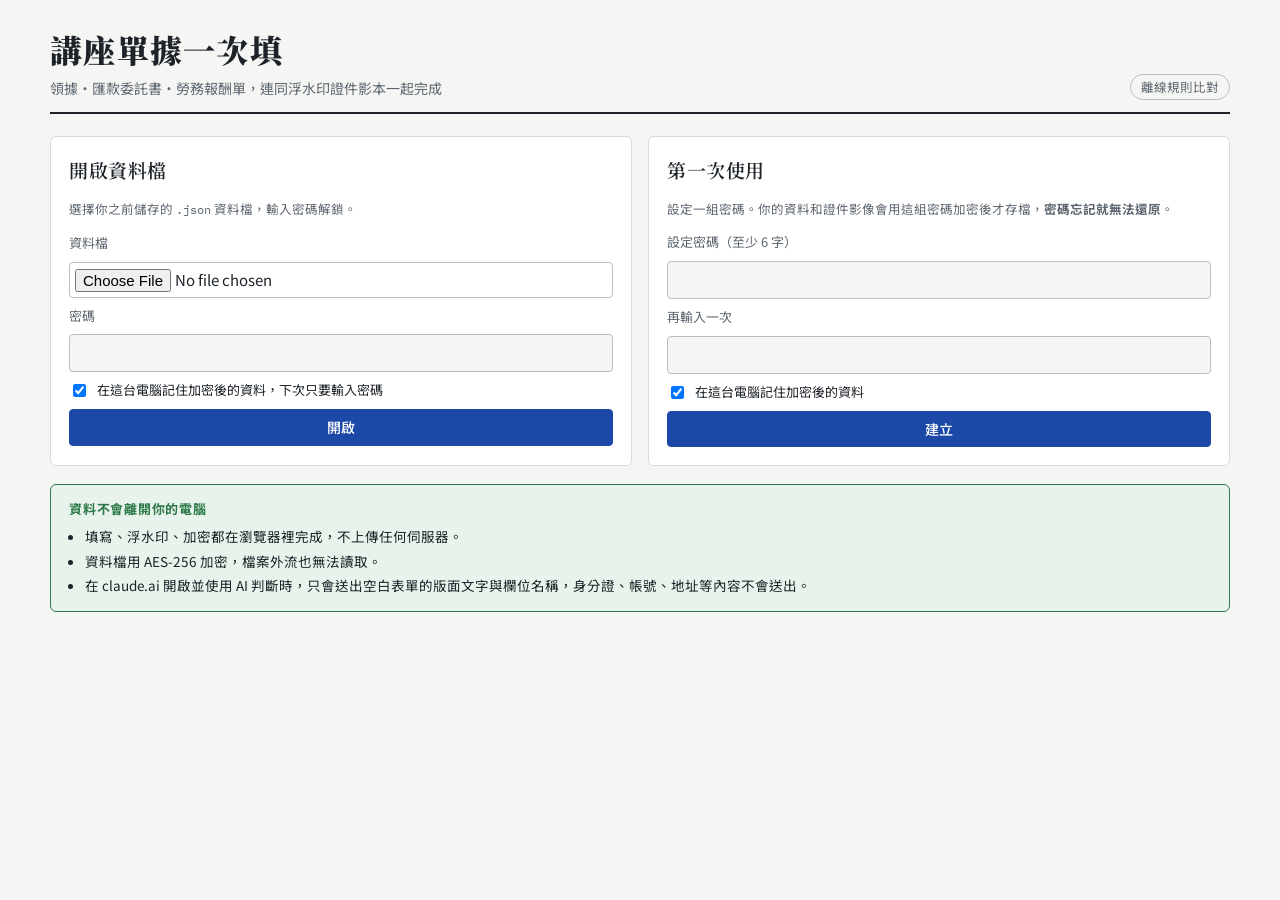
==== index.html @ 2aec5938 "講座單據一次填：首版 - 加密資料檔（PBKDF2 + AES-GCM），含文字資料、身分證正反面與存摺影像、表單對應記錄 - Word .docx 自動填寫（規則比對；在 claude.ai 開啟時" ====
<!doctype html>
<html lang="zh-Hant">
<head>
<meta charset="utf-8">
<meta name="viewport" content="width=device-width,initial-scale=1,viewport-fit=cover">
<title>講座單據一次填</title>
<meta name="description" content="存好自己的資料，丟入空白領據或匯款單就自動填好欄位，並產生加浮水印的身分證與存摺影本。全部在瀏覽器裡處理。">
<meta name="claude:viewport-fit-sides" content="cover">
<link rel="preconnect" href="https://fonts.googleapis.com">
<link rel="stylesheet" href="https://fonts.googleapis.com/css2?family=IBM+Plex+Mono:wght@400;500&family=Noto+Sans+TC:wght@400;500;700&family=Noto+Serif+TC:wght@600;900&display=swap">
<link rel="stylesheet" href="css/app.css">
</head>
<body>
<div class="wrap">
  <header class="top">
    <div class="brand">
      <h1>講座單據一次填</h1>
      <p class="sub">領據・匯款委託書・勞務報酬單，連同浮水印證件影本一起完成</p>
    </div>
    <div class="top-right">
      <span class="badge" id="modeBadge">離線規則比對</span>
      <div class="vault-bar" id="vaultBar" hidden>
        <span class="vault-state" id="vaultState"></span>
        <button type="button" id="btnSaveVault">儲存資料檔</button>
        <button type="button" class="ghost" id="btnLock">鎖定</button>
      </div>
    </div>
  </header>

  <!-- ===== Locked: open / create data file ===== -->
  <section id="lockScreen" class="lock">
    <div class="lock-grid">
      <div class="card" id="cardRemembered" hidden>
        <h2>這台電腦上的資料</h2>
        <p class="note" id="rememberedInfo"></p>
        <form id="formUnlockLocal" class="stack">
          <label for="pwLocal">密碼</label>
          <input id="pwLocal" type="password" autocomplete="current-password" required>
          <div class="row"><button class="primary" type="submit">解鎖</button><button type="button" class="link" id="btnForgetLocal">從這台電腦移除</button></div>
        </form>
      </div>
      <div class="card">
        <h2>開啟資料檔</h2>
        <p class="note">選擇你之前儲存的 <code>.json</code> 資料檔，輸入密碼解鎖。</p>
        <form id="formOpen" class="stack">
          <label for="fileVault">資料檔</label>
          <input id="fileVault" type="file" accept=".json,application/json" required>
          <label for="pwOpen">密碼</label>
          <input id="pwOpen" type="password" autocomplete="current-password" required>
          <label class="check"><input type="checkbox" id="rememberOpen" checked> 在這台電腦記住加密後的資料，下次只要輸入密碼</label>
          <button class="primary" type="submit">開啟</button>
        </form>
      </div>
      <div class="card">
        <h2>第一次使用</h2>
        <p class="note">設定一組密碼。你的資料和證件影像會用這組密碼加密後才存檔，<strong>密碼忘記就無法還原</strong>。</p>
        <form id="formCreate" class="stack">
          <label for="pwNew">設定密碼（至少 6 字）</label>
          <input id="pwNew" type="password" autocomplete="new-password" minlength="6" required>
          <label for="pwNew2">再輸入一次</label>
          <input id="pwNew2" type="password" autocomplete="new-password" minlength="6" required>
          <label class="check"><input type="checkbox" id="rememberNew" checked> 在這台電腦記住加密後的資料</label>
          <button class="primary" type="submit">建立</button>
        </form>
      </div>
    </div>
    <div class="privacy">
      <h3>資料不會離開你的電腦</h3>
      <ul>
        <li>填寫、浮水印、加密都在瀏覽器裡完成，不上傳任何伺服器。</li>
        <li>資料檔用 AES-256 加密，檔案外流也無法讀取。</li>
        <li>在 claude.ai 開啟並使用 AI 判斷時，只會送出空白表單的版面文字與欄位名稱，身分證、帳號、地址等內容不會送出。</li>
      </ul>
    </div>
    <p class="msg" id="lockMsg" hidden></p>
  </section>

  <!-- ===== Unlocked ===== -->
  <section id="app" hidden>
    <nav class="tabs" role="tablist">
      <button role="tab" id="tabFill" aria-selected="true" aria-controls="paneFill">填單</button>
      <button role="tab" id="tabProfile" aria-selected="false" aria-controls="paneProfile">我的資料</button>
    </nav>

    <!-- ---------- Fill ---------- -->
    <div id="paneFill" role="tabpanel" aria-labelledby="tabFill" class="pane">
      <div class="warn" id="profileWarn" hidden></div>

      <div class="step">
        <div class="step-h"><span class="step-n">1</span><h2>放入空白單據</h2></div>
        <div class="drop" id="drop" tabindex="0" role="button" aria-label="選擇或拖曳單據檔案">
          <strong>拖曳單據到這裡，或點一下選擇檔案</strong>
          <span class="note">支援 Word .docx 與 PDF（可填寫或一般 PDF）。舊版 .doc 請先另存成 .docx。</span>
        </div>
        <input type="file" id="formFile" accept=".docx,.pdf,.doc,application/pdf,application/vnd.openxmlformats-officedocument.wordprocessingml.document" hidden>
        <div class="row" id="formInfo" hidden></div>
      </div>

      <div class="step">
        <div class="step-h"><span class="step-n">2</span><h2>這次的活動</h2></div>
        <div class="grid2">
          <div class="f"><label for="ev_org">邀請單位</label><input id="ev_org" placeholder="例：元智大學資訊傳播學系"></div>
          <div class="f"><label for="ev_purpose">用途</label><input id="ev_purpose" value="講座費"></div>
          <div class="f"><label for="ev_title">講題／活動</label><input id="ev_title" placeholder="例：沉浸式敘事與 XR 創作"></div>
          <div class="f"><label for="ev_date">活動日期</label><input id="ev_date" type="date"></div>
          <div class="f"><label for="ev_time">時間</label><input id="ev_time" placeholder="例：14:00–16:00"></div>
          <div class="f"><label for="ev_hours">時數</label><input id="ev_hours" inputmode="decimal" placeholder="例：2"></div>
          <div class="f"><label for="ev_amount">金額（元）</label><input id="ev_amount" inputmode="numeric" placeholder="例：4000"></div>
          <div class="f"><label for="ev_place">地點</label><input id="ev_place" placeholder="例：元智大學 R1201"></div>
          <div class="f"><label for="fill_date">填表日期</label><input id="fill_date" type="date"></div>
        </div>
        <div class="f wide" id="noteRow" hidden><label for="ev_note">給 AI 的補充</label><textarea id="ev_note" placeholder="例：日期請留白；通訊地址同戶籍；金額用國字大寫"></textarea></div>
        <p class="note" id="derived"></p>
      </div>

      <div class="step">
        <div class="step-h"><span class="step-n">3</span><h2>檢查填入的內容</h2></div>
        <div class="row" id="mapButtons">
          <button type="button" class="primary" id="btnAI" hidden disabled>用 AI 判斷欄位</button>
          <button type="button" id="btnRule" disabled>規則比對</button>
          <button type="button" id="btnStop" hidden>停止</button>
        </div>
        <div id="planOut"><p class="empty">放入單據後，會自動找出姓名、電話、地址、身分證、銀行帳號等欄位。你可以逐項修改或取消。簽名、蓋章與機關核章欄位一律留白。</p></div>
        <div id="pdfTools" class="row" hidden>
          <label for="addKey" class="note">新增文字到頁面：</label>
          <select id="addKey"></select>
          <button type="button" id="btnPlace">點頁面放置</button>
          <span class="note" id="placeHint"></span>
        </div>
        <div id="previewWrap" hidden>
          <h3 id="previewTitle">預覽（藍字為填入內容）</h3>
          <div class="preview-box" id="previewBox"></div>
        </div>
      </div>

      <div class="step">
        <div class="step-h"><span class="step-n">4</span><h2>浮水印影本</h2></div>
        <div class="wm-grid">
          <div class="stack">
            <div class="f"><label for="wm1">第一行</label><input id="wm1"></div>
            <div class="f"><label for="wm2">第二行</label><input id="wm2" value="他用無效"></div>
            <div class="f"><label for="wm3">日期</label><input id="wm3"></div>
            <div class="f"><label for="wmColor">顏色</label>
              <select id="wmColor"><option value="red">紅（建議）</option><option value="blue">藍</option><option value="black">黑</option></select></div>
            <div class="f"><label for="wmOpacity">透明度</label><div class="slider"><input id="wmOpacity" type="range" min="15" max="70" value="35"><span id="wmOpacityV">35%</span></div></div>
            <div class="f"><label for="wmSize">字級</label><div class="slider"><input id="wmSize" type="range" min="20" max="80" value="42"><span id="wmSizeV">42</span></div></div>
            <label class="check"><input type="checkbox" id="wmEnlarge"> 放大 1.4 倍（預設為身分證實際尺寸）</label>
          </div>
          <div class="wm-preview" id="wmPreview"><p class="empty">在「我的資料」加入身分證正反面與存摺影像後，這裡會顯示預覽。</p></div>
        </div>
      </div>

      <div class="step done">
        <div class="step-h"><span class="step-n">5</span><h2>下載</h2></div>
        <div class="row">
          <button type="button" class="primary" id="btnDlForm" disabled>下載填好的單據</button>
          <button type="button" class="primary" id="btnDlWm" disabled>下載浮水印影本 PDF</button>
        </div>
        <p class="note">列印後記得在簽名處親筆簽名。這份單據的欄位對應與你的調整會記在資料檔裡，下次放入同一份空白單據會直接套用。</p>
      </div>
    </div>

    <!-- ---------- Profile ---------- -->
    <div id="paneProfile" role="tabpanel" aria-labelledby="tabProfile" class="pane" hidden>
      <div class="profile-grid">
        <div class="card">
          <h2>文字資料</h2>
          <div id="profileForm"></div>
          <fieldset>
            <h3>自訂欄位</h3>
            <div id="customList" class="stack"></div>
            <div><button type="button" class="link" id="btnAddCustom">＋ 新增欄位</button></div>
          </fieldset>
        </div>
        <div class="card">
          <h2>證件與存摺影像</h2>
          <p class="note">建議用手機平拍、光線均勻。上傳後可旋轉、裁掉背景，只需做一次。</p>
          <div class="slots" id="slots"></div>
          <input type="file" id="imgFile" accept="image/jpeg,image/png,image/webp" hidden>
          <fieldset>
            <h3>資料檔</h3>
            <p class="note">表單對應記錄：<span id="tplCount">0</span> 份</p>
            <div class="row"><button type="button" id="btnChangePw">變更密碼</button><button type="button" class="ghost" id="btnClearTpl">清除表單對應記錄</button></div>
            <form id="formChangePw" class="stack" hidden>
              <label for="pwChange">新密碼（至少 6 字）</label><input id="pwChange" type="password" minlength="6" autocomplete="new-password" required>
              <label for="pwChange2">再輸入一次</label><input id="pwChange2" type="password" minlength="6" autocomplete="new-password" required>
              <div class="row"><button class="primary" type="submit">更新</button><button class="ghost" type="button" id="btnCancelPw">取消</button></div>
            </form>
          </fieldset>
        </div>
      </div>
    </div>
  </section>
</div>

<!-- image editor -->
<div class="modal" id="editor" hidden role="dialog" aria-modal="true" aria-labelledby="edTitle">
  <div class="modal-box">
    <div class="row between"><h2 id="edTitle">調整影像</h2><span class="note">在影像上拖曳框出要保留的範圍</span></div>
    <div class="ed-stage" id="edStage"><canvas id="edCanvas"></canvas></div>
    <div class="row between">
      <div class="row"><button type="button" id="edLeft">↺ 左轉</button><button type="button" id="edRight">↻ 右轉</button><button type="button" id="edReset">取消裁切</button></div>
      <div class="row"><button type="button" class="ghost" id="edCancel">取消</button><button type="button" class="primary" id="edApply">套用</button></div>
    </div>
  </div>
</div>

<div class="toast" id="toast" role="status" aria-live="polite" hidden></div>

<script src="lib/jszip.min.js"></script>
<script src="lib/pdf-lib.min.js"></script>
<script src="lib/fontkit.umd.min.js"></script>
<script src="lib/pdf.min.js"></script>
<script src="js/docx-engine.js"></script>
<script src="js/mapper.js"></script>
<script src="js/vault.js"></script>
<script src="js/watermark.js"></script>
<script src="js/pdf-fill.js"></script>
<script src="js/app.js"></script>
</body>
</html>
---- css/app.css ----
/* Layout: a locked gate (open/create data file), then two tabs — 填單 is a 5-step column, 我的資料 a two-card grid.
   Filled values read in ballpoint blue; signature/danger in seal red; watermark color matches the passport tool. */
:root{
  --paper:#f5f6f4; --sheet:#ffffff; --ink:#1d2329; --muted:#5d6670; --rule:#d8dcd8; --rule-strong:#b9c0bb;
  --pen:#1c48a8; --pen-soft:#e7edfa; --seal:#b3261e; --seal-soft:#fbeceb; --ok:#2f7a4a; --ok-soft:#e8f3ec; --warn:#9a6400; --warn-soft:#fbf3e2;
  --f-display:"Noto Serif TC","Songti TC",serif; --f-body:"Noto Sans TC","PingFang TC","Microsoft JhengHei",system-ui,sans-serif; --f-mono:"IBM Plex Mono",ui-monospace,Menlo,monospace;
  --r:6px; color-scheme:light;
}
@media (prefers-color-scheme: dark){:root:not([data-theme="light"]){
  --paper:#15181b; --sheet:#1d2125; --ink:#e6e9ec; --muted:#9aa3ab; --rule:#30363c; --rule-strong:#444c53;
  --pen:#8fb0ff; --pen-soft:#1e2a44; --seal:#ff8a80; --seal-soft:#3a1f1e; --ok:#7ccf98; --ok-soft:#1b2e22; --warn:#e6b450; --warn-soft:#33291a; color-scheme:dark}}
:root[data-theme="dark"]{
  --paper:#15181b; --sheet:#1d2125; --ink:#e6e9ec; --muted:#9aa3ab; --rule:#30363c; --rule-strong:#444c53;
  --pen:#8fb0ff; --pen-soft:#1e2a44; --seal:#ff8a80; --seal-soft:#3a1f1e; --ok:#7ccf98; --ok-soft:#1b2e22; --warn:#e6b450; --warn-soft:#33291a; color-scheme:dark}
*{box-sizing:border-box}
html{padding-top:env(safe-area-inset-top,0px);padding-bottom:env(safe-area-inset-bottom,0px)}
body{margin:0;background:var(--paper);color:var(--ink);font-family:var(--f-body);font-size:15px;line-height:1.6;
  padding-left:max(16px,env(safe-area-inset-left,0px));padding-right:max(16px,env(safe-area-inset-right,0px));padding-block:24px 56px}
[hidden]{display:none!important}
img{max-width:100%}
.wrap{max-width:1180px;margin:0 auto;display:grid;gap:22px}
.top{display:flex;flex-wrap:wrap;align-items:flex-end;justify-content:space-between;gap:12px;border-bottom:2px solid var(--ink);padding-bottom:12px}
h1{font-family:var(--f-display);font-weight:900;font-size:clamp(24px,4vw,32px);margin:0;letter-spacing:.04em;text-wrap:balance}
.sub{margin:2px 0 0;color:var(--muted);font-size:14px}
h2{font-family:var(--f-display);font-weight:600;font-size:19px;margin:0;letter-spacing:.03em}
h3{font-size:13px;font-weight:700;margin:0;color:var(--muted);letter-spacing:.12em}
.top-right{display:flex;flex-wrap:wrap;gap:10px;align-items:center;justify-content:flex-end}
.badge{font-size:12.5px;border:1px solid var(--rule-strong);border-radius:99px;padding:2px 10px;color:var(--muted);white-space:nowrap}
.badge.ai{border-color:var(--pen);color:var(--pen);background:var(--pen-soft)}
.vault-bar{display:flex;gap:8px;align-items:center;flex-wrap:wrap}
.vault-state{font-size:13px;color:var(--muted)}
.vault-state.dirty{color:var(--warn)}
.vault-state.clean{color:var(--ok)}
.card{background:var(--sheet);border:1px solid var(--rule);border-radius:var(--r);padding:18px;display:grid;gap:14px;align-content:start;min-width:0}
.stack{display:grid;gap:8px}
.row{display:flex;flex-wrap:wrap;gap:8px;align-items:center}
.row.between{justify-content:space-between}
.note{font-size:12.5px;color:var(--muted);line-height:1.55;margin:0}
code{font-family:var(--f-mono);font-size:.92em}
label{font-size:13px;color:var(--muted)}
label.check{display:flex;gap:8px;align-items:flex-start;color:var(--ink)}
label.check input{width:auto;margin-top:4px}
input,textarea,select{font:inherit;color:var(--ink);background:var(--paper);border:1px solid var(--rule-strong);border-radius:4px;padding:6px 8px;width:100%;min-width:0}
input[type=file]{padding:5px;background:var(--sheet)}
input[type=range]{padding:0;border:0;background:none}
input:focus-visible,textarea:focus-visible,select:focus-visible,button:focus-visible,.drop:focus-visible,[role=tab]:focus-visible{outline:2px solid var(--pen);outline-offset:1px}
input.mono{font-family:var(--f-mono);letter-spacing:.05em}
textarea{resize:vertical;min-height:56px}
button{font:inherit;font-size:14px;border-radius:4px;border:1px solid var(--rule-strong);background:var(--sheet);color:var(--ink);padding:6px 12px;cursor:pointer}
button:hover{border-color:var(--ink)}
button.primary{background:var(--pen);border-color:var(--pen);color:var(--sheet);font-weight:500}
button.primary:hover{filter:brightness(1.08)}
button.ghost{background:transparent}
button.link{border:0;background:none;color:var(--pen);padding:2px 4px}
button.x{border:0;background:none;color:var(--muted);padding:2px 6px}
button:disabled{opacity:.45;cursor:not-allowed}
.msg{font-size:13.5px;padding:8px 12px;border-radius:4px;background:var(--seal-soft);color:var(--seal);margin:0}
.msg.ok{background:var(--ok-soft);color:var(--ok)}
.warn{font-size:13.5px;padding:10px 14px;border-radius:4px;background:var(--warn-soft);color:var(--warn)}
.empty{font-size:13.5px;color:var(--muted);margin:0;padding:4px 0}

/* lock */
.lock{display:grid;gap:18px}
.lock-grid{display:grid;grid-template-columns:repeat(auto-fit,minmax(260px,1fr));gap:16px}
.privacy{border:1px solid var(--ok);background:var(--ok-soft);border-radius:var(--r);padding:14px 18px;display:grid;gap:6px}
.privacy h3{color:var(--ok);letter-spacing:.06em}
.privacy ul{margin:0;padding-left:1.2em;font-size:13.5px;color:var(--ink);display:grid;gap:3px}

/* tabs */
.tabs{display:flex;gap:4px;border-bottom:1px solid var(--rule-strong)}
.tabs [role=tab]{border:0;border-bottom:3px solid transparent;border-radius:0;background:none;padding:8px 16px;font-size:15px;color:var(--muted)}
.tabs [role=tab][aria-selected=true]{color:var(--ink);border-bottom-color:var(--ink);font-weight:700}
.pane{display:grid;gap:0;background:var(--sheet);border:1px solid var(--rule);border-top:0;border-radius:0 0 var(--r) var(--r);padding:18px}
#paneProfile{background:transparent;border:0;padding:16px 0 0}

/* steps */
.step{display:grid;gap:12px;padding:18px 0;border-bottom:1px solid var(--rule)}
.step:first-of-type{padding-top:4px}
.step:last-child{border-bottom:0;padding-bottom:4px}
.step-h{display:flex;align-items:baseline;gap:10px}
.step-n{font-family:var(--f-mono);font-size:12px;color:var(--sheet);background:var(--ink);border-radius:3px;padding:1px 6px}
.drop{border:1.5px dashed var(--rule-strong);border-radius:var(--r);padding:22px;text-align:center;cursor:pointer;background:var(--paper);display:grid;gap:4px}
.drop.over{border-color:var(--pen);background:var(--pen-soft)}
.drop strong{font-weight:500}
.chip{font-family:var(--f-mono);font-size:13px;background:var(--pen-soft);color:var(--pen);border-radius:3px;padding:2px 8px;word-break:break-all}
.f{display:grid;grid-template-columns:7.2em minmax(0,1fr);align-items:center;gap:8px}
.f.wide{grid-template-columns:7.2em minmax(0,1fr)}
.f.sens label::after{content:" 🔒";font-size:10px}
.grid2{display:grid;grid-template-columns:repeat(auto-fit,minmax(240px,1fr));gap:8px 18px}
fieldset{border:0;margin:0;padding:0;display:grid;gap:8px}
fieldset+fieldset{border-top:1px dashed var(--rule);padding-top:14px}
.custom-row{display:grid;grid-template-columns:7.2em minmax(0,1fr) auto;gap:8px;align-items:center}
.slider{display:flex;gap:8px;align-items:center}
.slider span{font-family:var(--f-mono);font-size:12.5px;min-width:3em;text-align:right;color:var(--muted)}

/* plan list */
.plan-head{display:flex;flex-wrap:wrap;gap:8px;align-items:baseline;margin-bottom:6px}
.ops{display:grid;gap:2px}
.op{display:grid;grid-template-columns:auto 8.5em minmax(0,1fr) auto auto;gap:8px;align-items:center;font-size:14px;padding:4px 0;border-bottom:1px dotted var(--rule)}
.op .lab{color:var(--muted);font-size:13px;overflow:hidden;text-overflow:ellipsis;white-space:nowrap}
.op input[type=text]{font-family:var(--f-mono);font-size:13px;color:var(--pen);padding:4px 6px}
.op input[type=number]{width:4.2em;font-size:13px;padding:4px}
.op .st{font-size:12px;white-space:nowrap}
.st.ok{color:var(--ok)} .st.bad{color:var(--warn)}
.op.off .lab,.op.off input[type=text]{opacity:.45}
.op .tail{display:flex;gap:2px;align-items:center}
@media (max-width:600px){.op{grid-template-columns:auto minmax(0,1fr) auto}.op input[type=text]{grid-column:1/-1}.op .tail{grid-column:3}}
.tags{display:flex;flex-wrap:wrap;gap:6px;margin-top:8px}
.tag{font-size:12.5px;border-radius:3px;padding:2px 8px;border:1px solid}
.tag.sign{color:var(--seal);border-color:var(--seal);background:var(--seal-soft)}
.tag.miss{color:var(--warn);border-color:var(--warn)}
.think{font-size:14px;color:var(--muted);display:flex;gap:10px;align-items:center}
.dot{width:8px;height:8px;border-radius:50%;background:var(--pen);animation:pulse 1.1s ease-in-out infinite}
@keyframes pulse{50%{opacity:.25}}
@media (prefers-reduced-motion:reduce){.dot{animation:none}}

/* previews */
#previewWrap{display:grid;gap:8px}
.preview-box{overflow:auto;border:1px solid var(--rule);border-radius:var(--r);background:var(--sheet);padding:18px;max-height:720px}
.pv{font-size:13px;line-height:1.5;min-width:520px;color:#1d2329;background:#fff;padding:8px}
.pv p{margin:0 0 6px;min-height:.5em}
.pv table{border-collapse:collapse;width:100%;margin:6px 0 10px}
.pv td{border:1px solid #b9c0bb;padding:4px 6px;vertical-align:top;min-width:1.4em}
.pv .hit{color:#1c48a8;background:#e7edfa;font-weight:500}
.pv .sig{color:#b3261e}
.pdf-pages{display:grid;gap:16px;justify-items:center}
.pdf-page{position:relative;box-shadow:0 1px 4px rgba(0,0,0,.18);background:#fff;max-width:none}
.pdf-page canvas{display:block}
.pdf-page.placing{cursor:crosshair}
.ov{position:absolute;white-space:nowrap;color:#1c48a8;background:rgba(231,237,250,.75);outline:1px dashed rgba(28,72,168,.55);cursor:move;line-height:1;padding:0 1px;touch-action:none;user-select:none}
.ov.empty{color:#9a6400;background:rgba(251,243,226,.85);outline-color:#9a6400}
.ov.sel{outline:2px solid #1c48a8}
.ov.field{cursor:default;outline-style:solid;background:rgba(231,237,250,.6)}
.ov .del{position:absolute;top:-14px;right:-14px;width:18px;height:18px;border-radius:50%;border:0;background:#b3261e;color:#fff;font-size:11px;line-height:18px;padding:0;display:none;cursor:pointer}
.ov.sel .del{display:block}

/* watermark */
.wm-grid{display:grid;grid-template-columns:minmax(0,360px) minmax(0,1fr);gap:20px;align-items:start}
@media (max-width:820px){.wm-grid{grid-template-columns:minmax(0,1fr)}}
.wm-preview{display:grid;grid-template-columns:repeat(auto-fit,minmax(180px,1fr));gap:10px}
.wm-preview figure{margin:0;display:grid;gap:4px}
.wm-preview canvas{width:100%;height:auto;border:1px solid var(--rule);border-radius:4px;background:#fff}
.wm-preview figcaption{font-size:12px;color:var(--muted)}

/* profile */
.profile-grid{display:grid;grid-template-columns:minmax(0,1fr) minmax(0,1fr);gap:16px;align-items:start}
@media (max-width:900px){.profile-grid{grid-template-columns:minmax(0,1fr)}}
.slots{display:grid;grid-template-columns:repeat(auto-fit,minmax(150px,1fr));gap:12px}
.slot{border:1px solid var(--rule);border-radius:var(--r);padding:10px;display:grid;gap:8px;align-content:start}
.slot .thumb{aspect-ratio:1.586/1;max-width:100%;border:1px dashed var(--rule-strong);border-radius:4px;display:grid;place-items:center;overflow:hidden;background:var(--paper);color:var(--muted);font-size:12.5px}
.slot.pass .thumb{aspect-ratio:1.4/1}
.slot .thumb img{width:100%;height:100%;object-fit:contain}
.slot strong{font-size:14px;font-weight:500}

/* modal */
.modal{position:fixed;inset:0;background:rgba(10,12,14,.6);display:grid;place-items:center;z-index:50;
  padding:max(12px,env(safe-area-inset-top,0px)) max(12px,env(safe-area-inset-right,0px)) max(12px,env(safe-area-inset-bottom,0px)) max(12px,env(safe-area-inset-left,0px))}
.modal-box{background:var(--sheet);border-radius:var(--r);padding:16px;display:grid;gap:12px;width:min(960px,100%);max-height:100%;overflow:auto}
.ed-stage{display:grid;place-items:center;background:#2b2f33;border-radius:4px;padding:8px;min-height:200px}
#edCanvas{max-width:100%;touch-action:none;cursor:crosshair}
.toast{position:fixed;left:50%;transform:translateX(-50%);bottom:calc(20px + env(safe-area-inset-bottom,0px));background:var(--ink);color:var(--sheet);padding:8px 16px;border-radius:4px;font-size:14px;z-index:60;max-width:calc(100% - 32px)}
#pdfTools select{width:auto;max-width:16em}
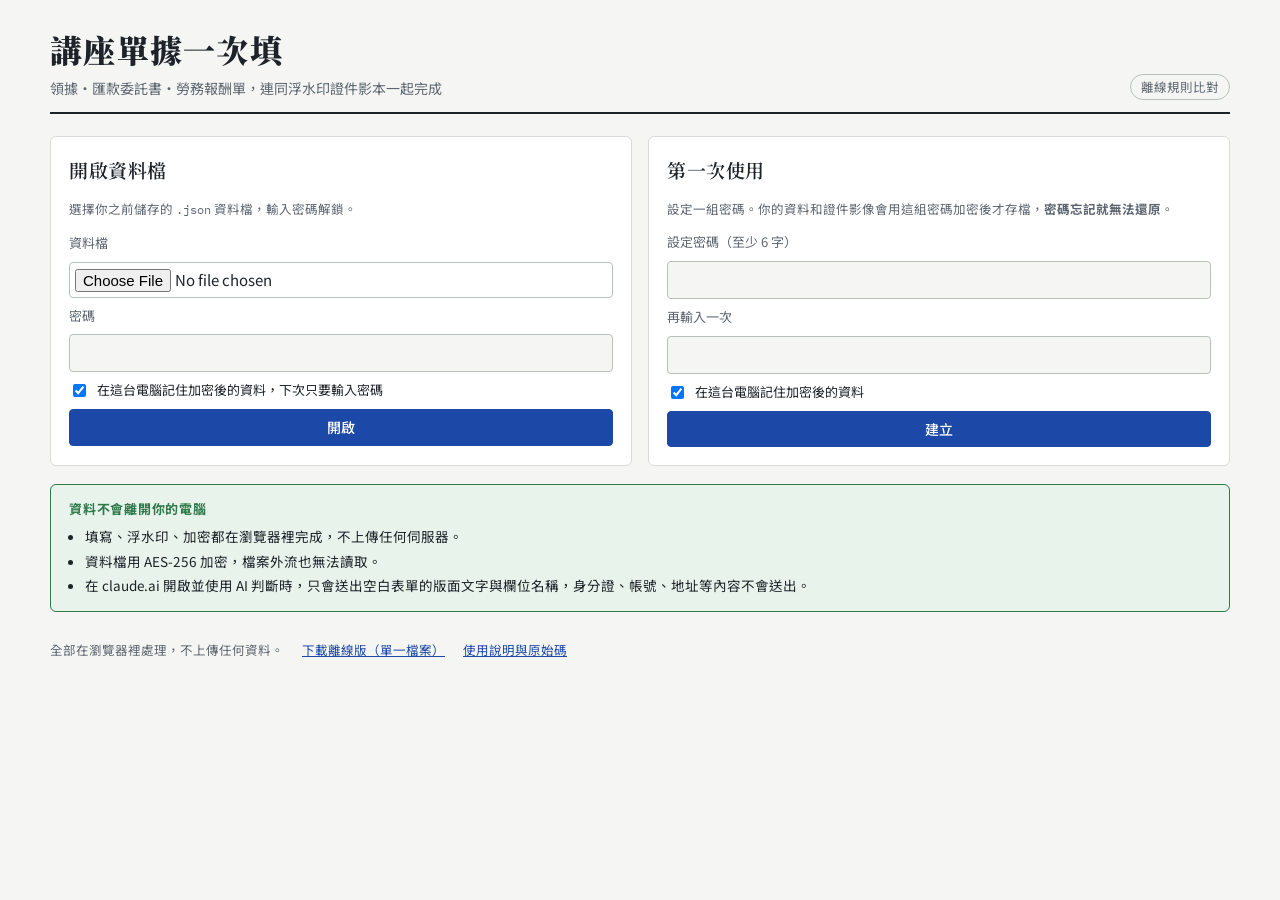
==== commit d7f8defc: "清大表單支援、多份單據打包、離線單一檔案版 - 欄位比對：支援夾英文與空白的標籤、NT$ 與底線空格、表頭在上的表格、依欄位判斷「代號」、地址分格樣板整格填入 - 新增出生日期（民國／西元自動轉換）、" ====
--- a/index.html
+++ b/index.html
@@ -89,24 +89,25 @@
       <div class="step">
         <div class="step-h"><span class="step-n">1</span><h2>放入空白單據</h2></div>
         <div class="drop" id="drop" tabindex="0" role="button" aria-label="選擇或拖曳單據檔案">
-          <strong>拖曳單據到這裡，或點一下選擇檔案</strong>
+          <strong>拖曳單據到這裡，或點一下選擇檔案（可一次放多份）</strong>
           <span class="note">支援 Word .docx 與 PDF（可填寫或一般 PDF）。舊版 .doc 請先另存成 .docx。</span>
         </div>
-        <input type="file" id="formFile" accept=".docx,.pdf,.doc,application/pdf,application/vnd.openxmlformats-officedocument.wordprocessingml.document" hidden>
+        <input type="file" id="formFile" multiple accept=".docx,.pdf,.doc,application/pdf,application/vnd.openxmlformats-officedocument.wordprocessingml.document" hidden>
+        <div class="row" id="tplRow" hidden><span class="note">清大常用表單：</span><span class="row" id="tplList"></span></div>
         <div class="row" id="formInfo" hidden></div>
       </div>
 
       <div class="step">
         <div class="step-h"><span class="step-n">2</span><h2>這次的活動</h2></div>
         <div class="grid2">
-          <div class="f"><label for="ev_org">邀請單位</label><input id="ev_org" placeholder="例：元智大學資訊傳播學系"></div>
-          <div class="f"><label for="ev_purpose">用途</label><input id="ev_purpose" value="講座費"></div>
+          <div class="f"><label for="ev_org">邀請單位</label><input id="ev_org" placeholder="例：國立清華大學科技藝術研究所"></div>
+          <div class="f"><label for="ev_purpose">用途</label><input id="ev_purpose" value="演講費"></div>
           <div class="f"><label for="ev_title">講題／活動</label><input id="ev_title" placeholder="例：沉浸式敘事與 XR 創作"></div>
           <div class="f"><label for="ev_date">活動日期</label><input id="ev_date" type="date"></div>
           <div class="f"><label for="ev_time">時間</label><input id="ev_time" placeholder="例：14:00–16:00"></div>
           <div class="f"><label for="ev_hours">時數</label><input id="ev_hours" inputmode="decimal" placeholder="例：2"></div>
           <div class="f"><label for="ev_amount">金額（元）</label><input id="ev_amount" inputmode="numeric" placeholder="例：4000"></div>
-          <div class="f"><label for="ev_place">地點</label><input id="ev_place" placeholder="例：元智大學 R1201"></div>
+          <div class="f"><label for="ev_place">地點</label><input id="ev_place" placeholder="例：國立清華大學 藝術學院"></div>
           <div class="f"><label for="fill_date">填表日期</label><input id="fill_date" type="date"></div>
         </div>
         <div class="f wide" id="noteRow" hidden><label for="ev_note">給 AI 的補充</label><textarea id="ev_note" placeholder="例：日期請留白；通訊地址同戶籍；金額用國字大寫"></textarea></div>
@@ -153,10 +154,11 @@
       <div class="step done">
         <div class="step-h"><span class="step-n">5</span><h2>下載</h2></div>
         <div class="row">
-          <button type="button" class="primary" id="btnDlForm" disabled>下載填好的單據</button>
-          <button type="button" class="primary" id="btnDlWm" disabled>下載浮水印影本 PDF</button>
-        </div>
-        <p class="note">列印後記得在簽名處親筆簽名。這份單據的欄位對應與你的調整會記在資料檔裡，下次放入同一份空白單據會直接套用。</p>
+          <button type="button" class="primary" id="btnDlAll" disabled>全部打包下載（ZIP）</button>
+          <button type="button" id="btnDlForm" disabled>只下載目前這份單據</button>
+          <button type="button" id="btnDlWm" disabled>只下載浮水印影本 PDF</button>
+        </div>
+        <p class="note">ZIP 內含所有已放入的單據（已填寫）與浮水印影本。列印後記得在簽名處親筆簽名。這份單據的欄位對應與你的調整會記在資料檔裡，下次放入同一份空白單據會直接套用。</p>
       </div>
     </div>
 
@@ -193,6 +195,12 @@
   </section>
 </div>
 
+<footer class="foot">
+  <span>全部在瀏覽器裡處理，不上傳任何資料。</span>
+  <a id="lnkOffline" href="receipt-autofill-offline.html" download>下載離線版（單一檔案）</a>
+  <a href="https://github.com/Otaru-NTHU/receipt-autofill-tool" target="_blank" rel="noopener">使用說明與原始碼</a>
+</footer>
+
 <!-- image editor -->
 <div class="modal" id="editor" hidden role="dialog" aria-modal="true" aria-labelledby="edTitle">
   <div class="modal-box">
--- a/css/app.css
+++ b/css/app.css
@@ -160,3 +160,12 @@
 #edCanvas{max-width:100%;touch-action:none;cursor:crosshair}
 .toast{position:fixed;left:50%;transform:translateX(-50%);bottom:calc(20px + env(safe-area-inset-bottom,0px));background:var(--ink);color:var(--sheet);padding:8px 16px;border-radius:4px;font-size:14px;z-index:60;max-width:calc(100% - 32px)}
 #pdfTools select{width:auto;max-width:16em}
+
+.form-chip{display:inline-flex;align-items:center;border:1px solid var(--rule-strong);border-radius:4px;background:var(--sheet)}
+.form-chip .chip-btn{border:0;background:none;font-family:var(--f-mono);font-size:13px;padding:3px 8px;color:var(--ink);max-width:22em;overflow:hidden;text-overflow:ellipsis;white-space:nowrap}
+.form-chip.on{border-color:var(--pen);background:var(--pen-soft)}
+.form-chip.on .chip-btn{color:var(--pen);font-weight:500}
+.tpl{font-size:13px;padding:4px 10px;border-style:dashed}
+
+.foot{max-width:1180px;margin:28px auto 0;display:flex;flex-wrap:wrap;gap:8px 18px;font-size:12.5px;color:var(--muted)}
+.foot a{color:var(--pen)}
